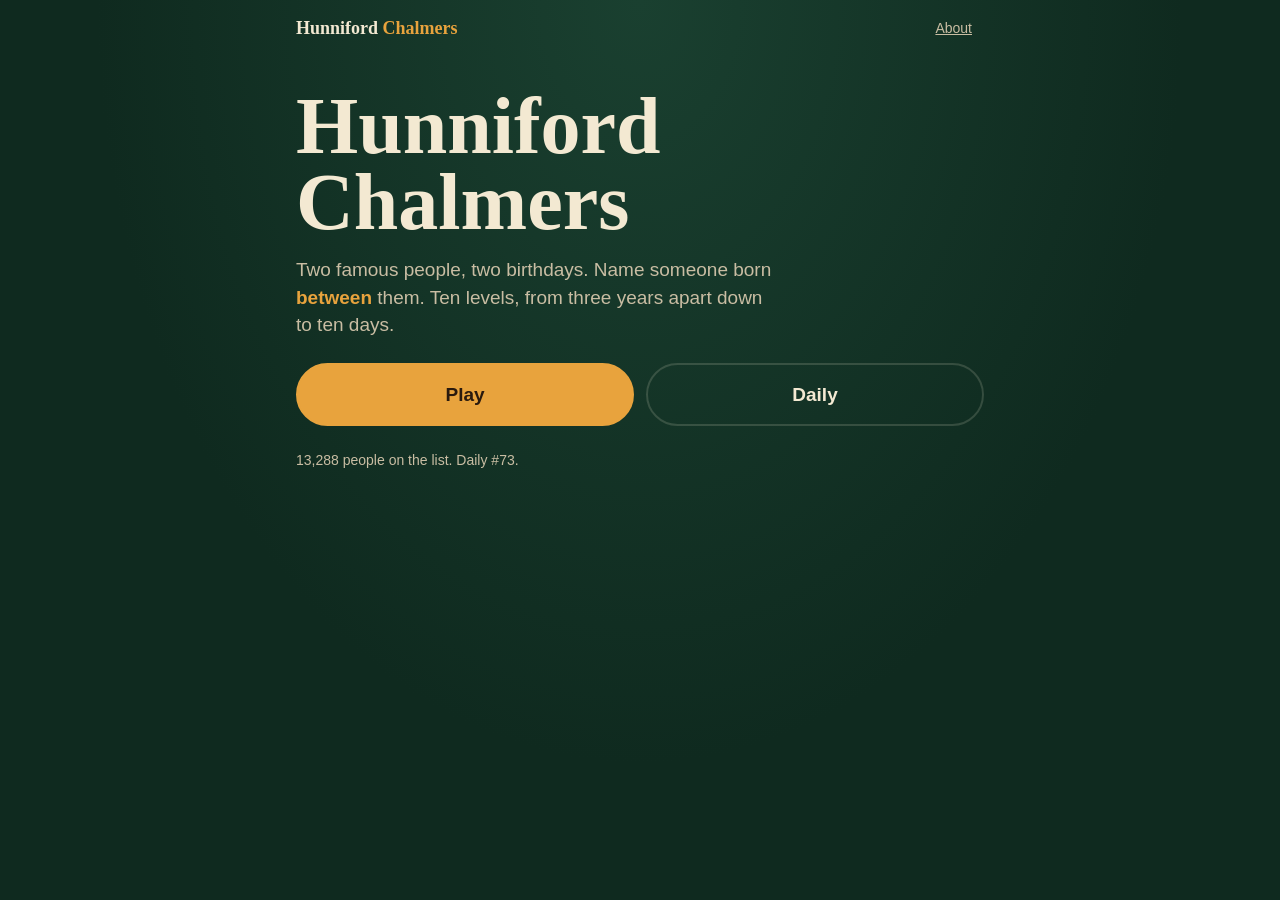
==== index.html @ 67a9b2bd "Add Hunniford Chalmers v0.2: ten-level birthday ladder with Wikidata lookup Co-Authored-By: Claude F" ====
<!doctype html>
<html lang="en-GB">
<head>
<meta charset="utf-8">
<meta name="viewport" content="width=device-width, initial-scale=1, viewport-fit=cover">
<title>Hunniford Chalmers</title>
<meta name="description" content="The pub birthday game. Two famous people, two birthdays. Name someone born between them. Ten levels, from three years apart down to ten days.">
<meta name="theme-color" content="#0f2a1f">
<link rel="icon" href="data:image/svg+xml,%3Csvg xmlns='http://www.w3.org/2000/svg' viewBox='0 0 64 64'%3E%3Crect width='64' height='64' rx='12' fill='%230f2a1f'/%3E%3Ctext x='32' y='44' font-size='34' text-anchor='middle' fill='%23e8a33d' font-family='Georgia,serif' font-weight='bold'%3EHC%3C/text%3E%3C/svg%3E">
<link rel="stylesheet" href="styles.css">
</head>
<body>

<header class="top">
  <a href="#" class="brand" data-go="home">Hunniford <span>Chalmers</span></a>
  <button class="link small" data-go="about">About</button>
</header>

<main id="app">

  <!-- HOME -->
  <section id="screen-home" class="screen">
    <h1 class="title">Hunniford<br>Chalmers</h1>
    <p class="lede">Two famous people, two birthdays. Name someone born <em>between</em> them. Ten levels, from three years apart down to ten days.</p>

    <div class="home-actions">
      <button class="btn primary big" data-action="play">Play</button>
      <button class="btn big" data-action="daily" id="btn-daily">Daily</button>
    </div>

    <p class="fine" id="data-count"></p>
  </section>

  <!-- LEVEL -->
  <section id="screen-level" class="screen" hidden>
    <div class="level-layout">
      <ol class="ladder" id="ladder" aria-label="Level">
        <li data-rung="10">10</li><li data-rung="9">9</li><li data-rung="8">8</li><li data-rung="7">7</li><li data-rung="6">6</li>
        <li data-rung="5">5</li><li data-rung="4">4</li><li data-rung="3">3</li><li data-rung="2">2</li><li data-rung="1">1</li>
      </ol>

      <div class="level-main">
        <div class="status">
          <div class="level-name" id="level-name">Level 1</div>
          <div class="lives" id="lives" aria-label="Lives"><span>🍺</span><span>🍺</span><span>🍺</span></div>
        </div>

        <div class="anchors">
          <article class="card" id="card-a"></article>
          <div class="between" aria-hidden="true">→</div>
          <article class="card" id="card-b"></article>
        </div>

        <p class="prompt" id="prompt"></p>

        <div class="search">
          <input id="guess" type="text" autocomplete="off" autocapitalize="words" spellcheck="false" placeholder="Type a name…" aria-label="Your guess" aria-autocomplete="list" aria-controls="suggest">
          <ul id="suggest" class="suggest" role="listbox" hidden></ul>
        </div>
        <p class="note" id="note" aria-live="polite"></p>

        <button class="link small" data-action="giveup">Give up</button>
      </div>
    </div>
  </section>

  <!-- RESULT FLASH -->
  <div id="flash" class="flash" hidden>
    <div class="flash-inner" id="flash-inner"></div>
  </div>

  <!-- RUN OVER -->
  <section id="screen-over" class="screen" hidden>
    <h2 class="title small-title" id="over-title"></h2>
    <p class="lede" id="over-sub"></p>
    <div class="anchors compact" id="over-anchors"></div>
    <h3 class="h3">You could have said</h3>
    <ul class="answers" id="over-answers"></ul>
    <div class="home-actions">
      <button class="btn primary big" data-action="again">Play again</button>
      <button class="btn big" data-action="share" id="btn-share">Share</button>
    </div>
    <pre class="share-preview" id="share-preview" hidden></pre>
  </section>

  <!-- ABOUT -->
  <section id="screen-about" class="screen" hidden>
    <h2 class="title small-title">About</h2>
    <p>It started in a pub. Someone noticed that Gloria Hunniford and Judith Chalmers were born impossibly close together. They weren't — 10 April 1940 and 10 October 1935 — but they were both born on the 10th, and after four pints that was enough. The game that followed: name someone born between two birthdays, and keep making the gap smaller.</p>
    <h3 class="h3">How it works</h3>
    <ul class="rules">
      <li>Ten levels. The gap between the two birthdays starts at three years and closes to ten days: three years, a year, six months, three months, two months, six weeks, a month, three weeks, a fortnight, ten days.</li>
      <li>The <strong>year counts</strong>. Born on the same day as either anchor doesn't count. Strictly between.</li>
      <li>Three lives. A wrong birthday costs one. A name we don't have costs nothing.</li>
      <li>The list is the referee. It's a few thousand well-known people from Wikidata. If someone's missing, they're missing — argue in the pub, not with the website.</li>
    </ul>
    <h3 class="h3">Credits</h3>
    <p class="fine">Names, birthdays and descriptions from <a href="https://www.wikidata.org" rel="noopener">Wikidata</a> (CC0). Photos from <a href="https://commons.wikimedia.org" rel="noopener">Wikimedia Commons</a>; each photo links to its source page and licence. Not affiliated with, endorsed by or connected to either presenter.</p>
    <button class="btn" data-go="home">Back</button>
  </section>

</main>

<script src="data/people.js"></script>
<script src="app.js"></script>
</body>
</html>
---- styles.css ----
:root {
  color-scheme: dark;
  --bg: #0f2a1f;
  --bg-2: #143627;
  --wood: #2a1a0e;
  --cream: #f3e9d2;
  --cream-dim: #c9bda3;
  --amber: #e8a33d;
  --amber-dark: #b67a1f;
  --green: #3fae5a;
  --red: #d64545;
  --line: rgba(243, 233, 210, 0.16);
  --radius: 14px;
  --serif: Georgia, "Times New Roman", serif;
  --sans: -apple-system, BlinkMacSystemFont, "Segoe UI", Roboto, Helvetica, Arial, sans-serif;
}

* { box-sizing: border-box; }
html { -webkit-text-size-adjust: 100%; }
body {
  margin: 0;
  background: var(--bg);
  background-image: radial-gradient(ellipse at top, #1a4030 0%, var(--bg) 60%);
  color: var(--cream);
  font-family: var(--sans);
  font-size: 17px;
  line-height: 1.45;
  min-height: 100dvh;
}
a { color: var(--amber); }
button { font: inherit; }
[hidden] { display: none !important; }

.top {
  display: flex; justify-content: space-between; align-items: center;
  padding: 12px 16px; max-width: 720px; margin: 0 auto;
}
.brand { font-family: var(--serif); font-weight: 700; color: var(--cream); text-decoration: none; font-size: 18px; }
.brand span { color: var(--amber); }

#app { max-width: 720px; margin: 0 auto; padding: 8px 16px 48px; }
.screen { animation: fade .25s ease-out; }
@keyframes fade { from { opacity: 0; transform: translateY(4px); } to { opacity: 1; transform: none; } }

.title {
  font-family: var(--serif); font-weight: 700; line-height: 0.95;
  font-size: clamp(44px, 12vw, 80px); margin: 24px 0 16px; color: var(--cream);
}
.title.small-title { font-size: clamp(30px, 8vw, 44px); margin-top: 8px; }
.lede { font-size: 19px; color: var(--cream-dim); max-width: 46ch; margin: 0 0 24px; }
.lede em { color: var(--amber); font-style: normal; font-weight: 600; }
.h3 { font-family: var(--serif); font-size: 20px; margin: 20px 0 8px; color: var(--amber); }
.fine { font-size: 14px; color: var(--cream-dim); }

.btn {
  background: transparent; color: var(--cream); border: 2px solid var(--line);
  border-radius: 999px; padding: 12px 22px; cursor: pointer; font-weight: 600;
  transition: transform .08s, background .15s, border-color .15s;
}
.btn:hover { border-color: var(--cream-dim); }
.btn:active { transform: scale(.97); }
.btn.primary { background: var(--amber); color: var(--wood); border-color: var(--amber); }
.btn.primary:hover { background: #f0b352; }
.btn.big { padding: 16px 32px; font-size: 19px; }
.btn.small, .link.small { padding: 6px 12px; font-size: 14px; }
.link { background: none; border: none; color: var(--cream-dim); text-decoration: underline; cursor: pointer; }
.home-actions { display: flex; gap: 12px; flex-wrap: wrap; margin-bottom: 24px; }
.home-actions .btn { flex: 1 1 140px; }


/* Level */
.level-layout { display: grid; grid-template-columns: 30px 1fr; gap: 14px; }
.ladder {
  list-style: none; margin: 0; padding: 0; display: flex; flex-direction: column; gap: 5px;
  align-self: start; position: sticky; top: calc(env(safe-area-inset-top, 0px) + 12px);
}
.ladder li {
  height: 30px; display: grid; place-items: center; font-size: 12px; font-weight: 700;
  border-radius: 6px; color: var(--cream-dim); background: rgba(0,0,0,.25); border: 1px solid var(--line);
}
.ladder li.done { background: var(--green); color: #082; color: #04240f; border-color: var(--green); }
.ladder li.now { background: var(--amber); color: var(--wood); border-color: var(--amber); box-shadow: 0 0 0 3px rgba(232,163,61,.3); }

.status { display: flex; justify-content: space-between; align-items: baseline; margin-bottom: 12px; }
.level-name { font-family: var(--serif); font-size: 24px; font-weight: 700; }
.lives span { font-size: 22px; transition: opacity .2s, filter .2s; }
.lives span.lost { opacity: .25; filter: grayscale(1); }

.anchors { display: grid; grid-template-columns: 1fr auto 1fr; gap: 8px; align-items: stretch; }
.anchors.compact { margin: 12px 0; }
.between { display: grid; place-items: center; color: var(--amber); font-size: 22px; }
.card {
  background: var(--bg-2); border: 1px solid var(--line); border-radius: var(--radius);
  padding: 10px; text-align: center; min-width: 0;
}
.card .photo { text-decoration: none;
  width: 100%; aspect-ratio: 1; max-width: 180px; margin: 0 auto 8px; border-radius: 10px;
  overflow: hidden; background: var(--wood); display: block; position: relative;
}
.card .photo img { width: 100%; height: 100%; object-fit: cover; object-position: center 20%; display: block; }
.card .photo .initials {
  width: 100%; height: 100%; display: grid; place-items: center;
  font-family: var(--serif); font-size: 44px; font-weight: 700; color: var(--amber);
  background: linear-gradient(135deg, #2a1a0e, #3d2816);
}
.card .name { font-weight: 700; font-size: 16px; line-height: 1.2; }
.card .dob { color: var(--amber); font-size: 15px; margin-top: 3px; font-weight: 600; }
.card .desc { color: var(--cream-dim); font-size: 12.5px; margin-top: 3px; line-height: 1.25; }
.card.good { border-color: var(--green); box-shadow: 0 0 0 3px rgba(63,174,90,.25); }
.card.bad { border-color: var(--red); box-shadow: 0 0 0 3px rgba(214,69,69,.25); }
.card.boundary { border-color: var(--amber); }

.prompt { font-size: 17px; margin: 16px 0 10px; }
.prompt strong { color: var(--amber); }

.search { position: relative; }
#guess {
  width: 100%; font: inherit; font-size: 18px; padding: 14px 16px; border-radius: 12px;
  border: 2px solid var(--line); background: rgba(0,0,0,.3); color: var(--cream); outline: none;
}
#guess:focus { border-color: var(--amber); }
#guess::placeholder { color: var(--cream-dim); opacity: .7; }
.suggest {
  position: absolute; left: 0; right: 0; top: calc(100% + 4px); z-index: 5; margin: 0; padding: 4px; list-style: none;
  background: #1b2f25; border: 1px solid var(--line); border-radius: 12px; box-shadow: 0 10px 30px rgba(0,0,0,.4);
  max-height: 320px; overflow-y: auto;
}
.suggest li { padding: 10px 12px; border-radius: 8px; cursor: pointer; display: flex; justify-content: space-between; gap: 8px; }
.suggest li .d { color: var(--cream-dim); font-size: 13px; white-space: nowrap; overflow: hidden; text-overflow: ellipsis; }
.suggest li.active, .suggest li:hover { background: rgba(232,163,61,.18); }
.suggest li.wd { border-left: 3px solid var(--amber); }
.suggest .tag { color: var(--amber); font-size: 12px; margin-left: 4px; }
.note .link { color: var(--amber); padding: 0; font-size: inherit; }
.note { min-height: 1.4em; color: var(--cream-dim); font-size: 15px; margin: 8px 0 14px; }
.note.warn { color: var(--amber); }

/* Flash */
.flash {
  position: fixed; inset: 0; z-index: 20; display: grid; place-items: center; padding: 16px;
  background: rgba(5, 18, 12, .82); backdrop-filter: blur(3px); cursor: pointer;
  animation: fade .15s ease-out;
}
.flash-inner { width: min(360px, 100%); }
.flash .card { padding: 16px; background: #16311f; box-shadow: 0 20px 60px rgba(0,0,0,.6); }
.flash .card .photo { text-decoration: none; max-width: 200px; }
.flash .verdict { font-family: var(--serif); font-size: 26px; font-weight: 700; margin-top: 10px; }
.flash .card.good .verdict { color: var(--green); }
.flash .card.bad .verdict { color: var(--red); }
.flash .card.boundary .verdict { color: var(--amber); }
.flash .why { color: var(--cream-dim); font-size: 15px; margin-top: 4px; }
.flash .tap { color: var(--cream-dim); font-size: 13px; text-align: center; margin-top: 10px; }

/* Over */
.answers { list-style: none; padding: 0; margin: 0 0 20px; display: grid; gap: 8px; }
.answers li { display: flex; align-items: center; gap: 12px; background: var(--bg-2); border: 1px solid var(--line); border-radius: 12px; padding: 8px 12px; }
.answers .thumb { text-decoration: none; width: 44px; height: 44px; border-radius: 8px; overflow: hidden; flex: none; background: var(--wood); }
.answers .thumb img { width: 100%; height: 100%; object-fit: cover; object-position: center 20%; }
.answers .thumb .initials { width: 100%; height: 100%; display: grid; place-items: center; color: var(--amber); font-family: var(--serif); font-weight: 700; }
.answers .who { line-height: 1.2; }
.answers .who small { color: var(--amber); display: block; }
.share-preview { background: rgba(0,0,0,.3); border-radius: 12px; padding: 12px; white-space: pre-wrap; font-size: 14px; }

.rules { padding-left: 20px; }
.rules li { margin-bottom: 8px; }

@media (max-width: 400px) {
  .card .name { font-size: 15px; }
  .card .desc { display: none; }
  .btn.big { padding: 14px 20px; font-size: 17px; }
}

@media (prefers-reduced-motion: reduce) {
  * { animation: none !important; transition: none !important; }
}
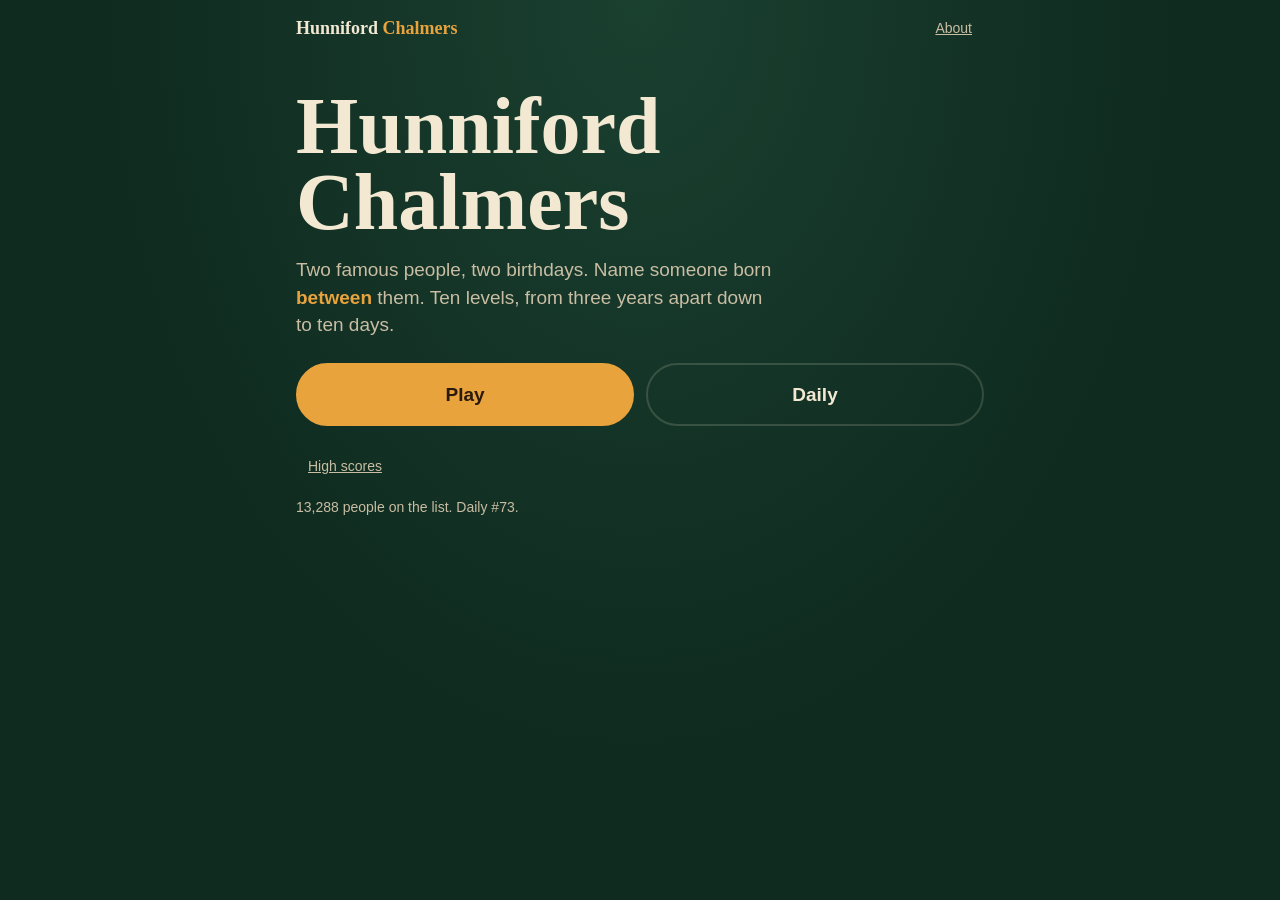
==== commit 590de599: "Add link-preview tags with og.png and an arcade-style high-score table Open Graph and Twitter card t" ====
--- a/index.html
+++ b/index.html
@@ -6,6 +6,21 @@
 <title>Hunniford Chalmers</title>
 <meta name="description" content="The pub birthday game. Two famous people, two birthdays. Name someone born between them. Ten levels, from three years apart down to ten days.">
 <meta name="theme-color" content="#0f2a1f">
+<link rel="canonical" href="https://hunnifordchalmers.com/">
+<!-- Link previews (WhatsApp, iMessage, LinkedIn, Slack, X) -->
+<meta property="og:type" content="website">
+<meta property="og:site_name" content="Hunniford Chalmers">
+<meta property="og:title" content="Hunniford Chalmers">
+<meta property="og:description" content="The pub birthday game. Two famous people, two birthdays. Name someone born between them. Ten levels, from three years apart down to ten days.">
+<meta property="og:url" content="https://hunnifordchalmers.com/">
+<meta property="og:image" content="https://hunnifordchalmers.com/og.png">
+<meta property="og:image:width" content="1200">
+<meta property="og:image:height" content="630">
+<meta property="og:image:alt" content="Hunniford Chalmers — name someone born between two famous people's birthdays">
+<meta name="twitter:card" content="summary_large_image">
+<meta name="twitter:title" content="Hunniford Chalmers">
+<meta name="twitter:description" content="The pub birthday game. Name someone born between two famous people's birthdays. Ten levels, three years down to ten days.">
+<meta name="twitter:image" content="https://hunnifordchalmers.com/og.png">
 <link rel="icon" href="data:image/svg+xml,%3Csvg xmlns='http://www.w3.org/2000/svg' viewBox='0 0 64 64'%3E%3Crect width='64' height='64' rx='12' fill='%230f2a1f'/%3E%3Ctext x='32' y='44' font-size='34' text-anchor='middle' fill='%23e8a33d' font-family='Georgia,serif' font-weight='bold'%3EHC%3C/text%3E%3C/svg%3E">
 <link rel="stylesheet" href="styles.css">
 </head>
@@ -27,6 +42,7 @@
       <button class="btn primary big" data-action="play">Play</button>
       <button class="btn big" data-action="daily" id="btn-daily">Daily</button>
     </div>
+    <button class="link small" data-go="scores">High scores</button>
 
     <p class="fine" id="data-count"></p>
   </section>
@@ -73,6 +89,15 @@
   <section id="screen-over" class="screen" hidden>
     <h2 class="title small-title" id="over-title"></h2>
     <p class="lede" id="over-sub"></p>
+    <div class="arcade" id="hs-entry" hidden>
+      <div class="arcade-head">High score</div>
+      <div class="arcade-blink">Enter your initials</div>
+      <form class="initials" id="hs-form" autocomplete="off">
+        <input id="hs-initials" type="text" maxlength="3" inputmode="latin" autocapitalize="characters" spellcheck="false" placeholder="AAA" aria-label="Your initials, three letters">
+        <button class="btn primary" type="submit">Enter</button>
+      </form>
+    </div>
+    <div class="arcade" id="hs-placed" hidden></div>
     <div class="anchors compact" id="over-anchors"></div>
     <h3 class="h3">You could have said</h3>
     <ul class="answers" id="over-answers"></ul>
@@ -81,6 +106,23 @@
       <button class="btn big" data-action="share" id="btn-share">Share</button>
     </div>
     <pre class="share-preview" id="share-preview" hidden></pre>
+  </section>
+
+  <!-- HIGH SCORES -->
+  <section id="screen-scores" class="screen" hidden>
+    <h2 class="title small-title">High scores</h2>
+    <p class="lede">Top ten runs on this device. Arcade rules: reach the table, enter three letters.</p>
+    <div class="arcade">
+      <table class="scores" id="scores-table">
+        <thead><tr><th>#</th><th>Name</th><th>Level</th><th>Lives</th><th>When</th></tr></thead>
+        <tbody></tbody>
+      </table>
+      <p class="fine" id="scores-empty" hidden>No scores yet. Go on, then.</p>
+    </div>
+    <div class="home-actions">
+      <button class="btn primary big" data-action="play">Play</button>
+      <button class="btn" data-go="home">Back</button>
+    </div>
   </section>
 
   <!-- ABOUT -->
--- a/styles.css
+++ b/styles.css
@@ -160,6 +160,25 @@
 .answers .who small { color: var(--amber); display: block; }
 .share-preview { background: rgba(0,0,0,.3); border-radius: 12px; padding: 12px; white-space: pre-wrap; font-size: 14px; }
 
+/* Arcade high-score table */
+.arcade { background: #071a10; border: 2px solid var(--amber-dark); border-radius: 10px; padding: 16px; margin: 0 0 20px; font-family: "Courier New", Courier, monospace; box-shadow: inset 0 0 40px rgba(0,0,0,.5); }
+.arcade-head { color: var(--amber); font-weight: 700; font-size: 22px; letter-spacing: 4px; text-transform: uppercase; text-align: center; }
+.arcade-blink { color: var(--cream); text-align: center; letter-spacing: 2px; text-transform: uppercase; font-size: 15px; margin: 8px 0 14px; animation: blink 1s steps(1) infinite; }
+@keyframes blink { 50% { opacity: 0; } }
+.initials { display: flex; gap: 10px; justify-content: center; align-items: center; }
+#hs-initials { width: 5.2ch; font: inherit; font-size: 40px; font-weight: 700; letter-spacing: .3ch; text-align: center; text-transform: uppercase; padding: 6px 0 6px .3ch; background: rgba(0,0,0,.4); border: 2px solid var(--amber); border-radius: 8px; color: var(--amber); outline: none; caret-color: var(--amber); }
+#hs-initials::placeholder { color: rgba(232,163,61,.3); }
+.scores { width: 100%; border-collapse: collapse; color: var(--cream); font-size: 16px; font-variant-numeric: tabular-nums; }
+.scores th { color: var(--amber); text-transform: uppercase; letter-spacing: 2px; font-size: 12px; text-align: left; padding: 4px 6px; border-bottom: 1px solid var(--amber-dark); }
+.scores td { padding: 7px 6px; border-bottom: 1px dashed rgba(232,163,61,.2); white-space: nowrap; }
+.scores td:first-child, .scores th:first-child { color: var(--cream-dim); width: 2ch; }
+.scores td.name { font-weight: 700; letter-spacing: 2px; color: var(--amber); }
+.scores td.when { color: var(--cream-dim); font-size: 13px; }
+.scores tr.you td { background: rgba(232,163,61,.14); animation: pulse 1.2s ease-in-out 3; }
+@keyframes pulse { 50% { background: rgba(232,163,61,.4); } }
+.scores tr.first td.name { color: #ffd27a; text-shadow: 0 0 10px rgba(232,163,61,.6); }
+@media (max-width: 400px) { .scores th:last-child, .scores td:last-child { display: none; } }
+
 .rules { padding-left: 20px; }
 .rules li { margin-bottom: 8px; }
 
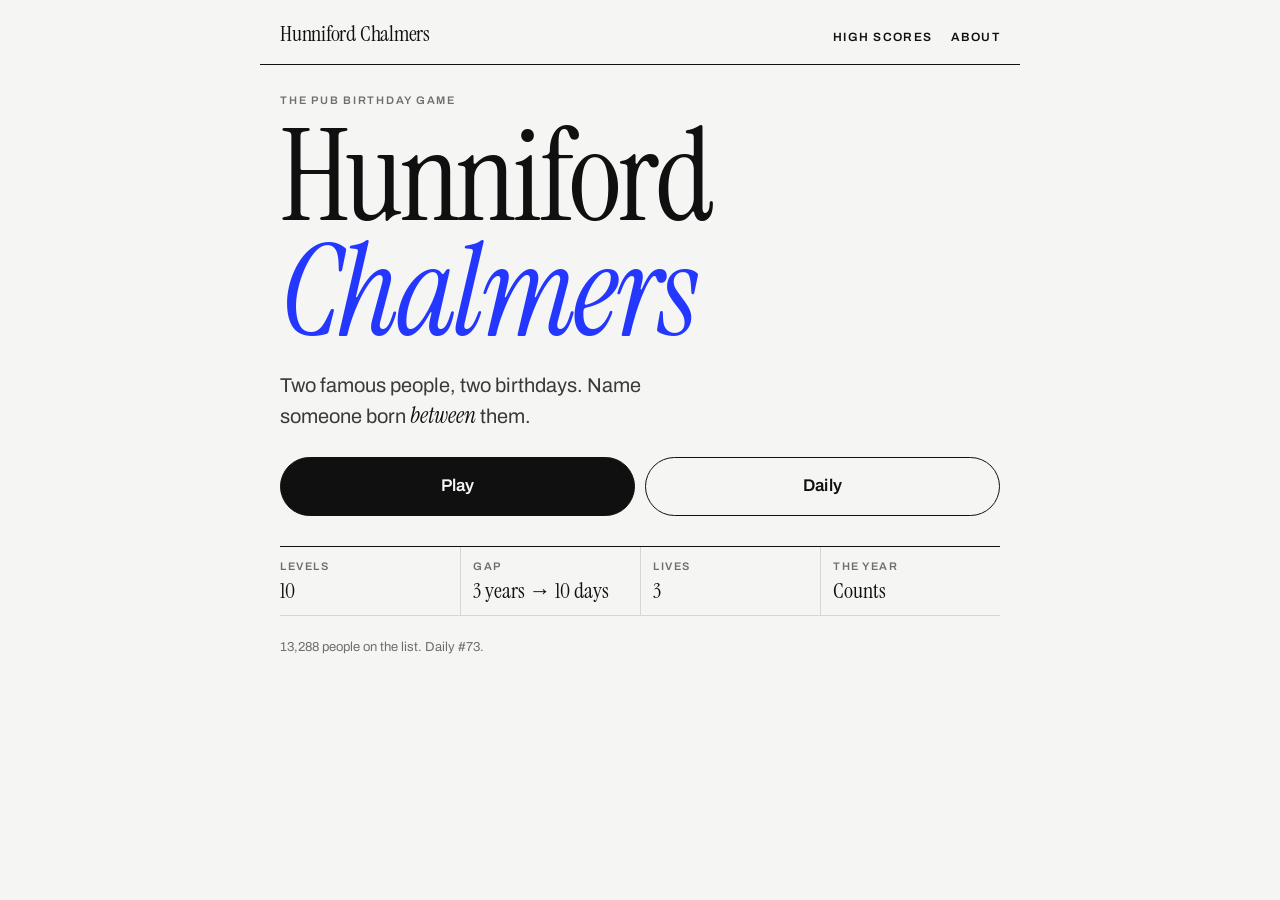
==== commit 2fd13745: "Re-skin as an editorial page: serif display, grotesk UI, hairlines, cobalt accent, dark mode Off-whi" ====
--- a/index.html
+++ b/index.html
@@ -5,7 +5,8 @@
 <meta name="viewport" content="width=device-width, initial-scale=1, viewport-fit=cover">
 <title>Hunniford Chalmers</title>
 <meta name="description" content="The pub birthday game. Two famous people, two birthdays. Name someone born between them. Ten levels, from three years apart down to ten days.">
-<meta name="theme-color" content="#0f2a1f">
+<meta name="theme-color" content="#f5f5f3" media="(prefers-color-scheme: light)">
+<meta name="theme-color" content="#0f0f0f" media="(prefers-color-scheme: dark)">
 <link rel="canonical" href="https://hunnifordchalmers.com/">
 <!-- Link previews (WhatsApp, iMessage, LinkedIn, Slack, X) -->
 <meta property="og:type" content="website">
@@ -21,28 +22,38 @@
 <meta name="twitter:title" content="Hunniford Chalmers">
 <meta name="twitter:description" content="The pub birthday game. Name someone born between two famous people's birthdays. Ten levels, three years down to ten days.">
 <meta name="twitter:image" content="https://hunnifordchalmers.com/og.png">
-<link rel="icon" href="data:image/svg+xml,%3Csvg xmlns='http://www.w3.org/2000/svg' viewBox='0 0 64 64'%3E%3Crect width='64' height='64' rx='12' fill='%230f2a1f'/%3E%3Ctext x='32' y='44' font-size='34' text-anchor='middle' fill='%23e8a33d' font-family='Georgia,serif' font-weight='bold'%3EHC%3C/text%3E%3C/svg%3E">
+<link rel="icon" href="data:image/svg+xml,%3Csvg xmlns='http://www.w3.org/2000/svg' viewBox='0 0 64 64'%3E%3Crect width='64' height='64' fill='%23101010'/%3E%3Ctext x='32' y='46' font-size='38' text-anchor='middle' fill='%23f5f5f3' font-family='Georgia,serif' font-style='italic'%3EHC%3C/text%3E%3C/svg%3E">
 <link rel="stylesheet" href="styles.css">
 </head>
 <body>
 
-<header class="top">
-  <a href="#" class="brand" data-go="home">Hunniford <span>Chalmers</span></a>
-  <button class="link small" data-go="about">About</button>
+<header class="masthead">
+  <a href="#" class="brand" data-go="home">Hunniford Chalmers</a>
+  <nav class="nav">
+    <button class="navlink" data-go="scores">High scores</button>
+    <button class="navlink" data-go="about">About</button>
+  </nav>
 </header>
 
 <main id="app">
 
   <!-- HOME -->
   <section id="screen-home" class="screen">
-    <h1 class="title">Hunniford<br>Chalmers</h1>
-    <p class="lede">Two famous people, two birthdays. Name someone born <em>between</em> them. Ten levels, from three years apart down to ten days.</p>
+    <p class="eyebrow">The pub birthday game</p>
+    <h1 class="title">Hunniford<br><em>Chalmers</em></h1>
+    <p class="lede">Two famous people, two birthdays. Name someone born <em>between</em> them.</p>
 
     <div class="home-actions">
       <button class="btn primary big" data-action="play">Play</button>
       <button class="btn big" data-action="daily" id="btn-daily">Daily</button>
     </div>
-    <button class="link small" data-go="scores">High scores</button>
+
+    <dl class="facts">
+      <div><dt>Levels</dt><dd>10</dd></div>
+      <div><dt>Gap</dt><dd>3 years → 10 days</dd></div>
+      <div><dt>Lives</dt><dd>3</dd></div>
+      <div><dt>The year</dt><dd>Counts</dd></div>
+    </dl>
 
     <p class="fine" id="data-count"></p>
   </section>
@@ -50,20 +61,20 @@
   <!-- LEVEL -->
   <section id="screen-level" class="screen" hidden>
     <div class="level-layout">
-      <ol class="ladder" id="ladder" aria-label="Level">
-        <li data-rung="10">10</li><li data-rung="9">9</li><li data-rung="8">8</li><li data-rung="7">7</li><li data-rung="6">6</li>
-        <li data-rung="5">5</li><li data-rung="4">4</li><li data-rung="3">3</li><li data-rung="2">2</li><li data-rung="1">1</li>
-      </ol>
+      <div class="status">
+        <ol class="ladder" id="ladder" aria-label="Level">
+          <li data-rung="1">1</li><li data-rung="2">2</li><li data-rung="3">3</li><li data-rung="4">4</li><li data-rung="5">5</li>
+          <li data-rung="6">6</li><li data-rung="7">7</li><li data-rung="8">8</li><li data-rung="9">9</li><li data-rung="10">10</li>
+        </ol>
+        <div class="lives" id="lives" aria-label="Lives"><span></span><span></span><span></span></div>
+      </div>
 
       <div class="level-main">
-        <div class="status">
-          <div class="level-name" id="level-name">Level 1</div>
-          <div class="lives" id="lives" aria-label="Lives"><span>🍺</span><span>🍺</span><span>🍺</span></div>
-        </div>
+        <div class="level-name" id="level-name">Level 1</div>
 
         <div class="anchors">
           <article class="card" id="card-a"></article>
-          <div class="between" aria-hidden="true">→</div>
+          <div class="between" aria-hidden="true"><span>between</span></div>
           <article class="card" id="card-b"></article>
         </div>
 
@@ -87,6 +98,7 @@
 
   <!-- RUN OVER -->
   <section id="screen-over" class="screen" hidden>
+    <p class="eyebrow">Run over</p>
     <h2 class="title small-title" id="over-title"></h2>
     <p class="lede" id="over-sub"></p>
     <div class="arcade" id="hs-entry" hidden>
@@ -110,6 +122,7 @@
 
   <!-- HIGH SCORES -->
   <section id="screen-scores" class="screen" hidden>
+    <p class="eyebrow">This machine</p>
     <h2 class="title small-title">High scores</h2>
     <p class="lede">Top ten runs on this device. Arcade rules: reach the table, enter three letters.</p>
     <div class="arcade">
@@ -127,8 +140,9 @@
 
   <!-- ABOUT -->
   <section id="screen-about" class="screen" hidden>
+    <p class="eyebrow">Origin</p>
     <h2 class="title small-title">About</h2>
-    <p>It started in a pub. Someone noticed that Gloria Hunniford and Judith Chalmers were born impossibly close together. They weren't — 10 April 1940 and 10 October 1935 — but they were both born on the 10th, and after four pints that was enough. The game that followed: name someone born between two birthdays, and keep making the gap smaller.</p>
+    <p class="prose">It started in a pub. Someone noticed that Gloria Hunniford and Judith Chalmers were born impossibly close together. They weren't — 10 April 1940 and 10 October 1935 — but they were both born on the 10th, and after four pints that was enough. The game that followed: name someone born between two birthdays, and keep making the gap smaller.</p>
     <h3 class="h3">How it works</h3>
     <ul class="rules">
       <li>Ten levels. The gap between the two birthdays starts at three years and closes to ten days: three years, a year, six months, three months, two months, six weeks, a month, three weeks, a fortnight, ten days.</li>
--- a/styles.css
+++ b/styles.css
@@ -1,191 +1,229 @@
+/* Hunniford Chalmers — editorial skin.
+   Off-white page, ink type, hairline rules, one cobalt accent. Serif for display, grotesk for UI. */
+
+@font-face { font-family: "Instrument Serif"; src: url("fonts/InstrumentSerif-Regular.woff2") format("woff2"); font-weight: 400; font-style: normal; font-display: swap; }
+@font-face { font-family: "Instrument Serif"; src: url("fonts/InstrumentSerif-Italic.woff2") format("woff2"); font-weight: 400; font-style: italic; font-display: swap; }
+@font-face { font-family: "Archivo"; src: url("fonts/Archivo-Variable.woff2") format("woff2"); font-weight: 100 900; font-style: normal; font-display: swap; }
+
 :root {
+  color-scheme: light;
+  --bg: #f5f5f3;
+  --bg-2: #ffffff;
+  --ink: #101010;
+  --ink-2: #3a3a38;
+  --muted: #6f6f6a;
+  --rule: #d6d6d1;
+  --rule-strong: #101010;
+  --accent: #2337ff;
+  --accent-ink: #ffffff;
+  --good: #1b8f4e;
+  --bad: #d7263d;
+  --tile: #e9e9e5;
+  --serif: "Instrument Serif", "Iowan Old Style", "Palatino Linotype", Georgia, serif;
+  --sans: "Archivo", -apple-system, BlinkMacSystemFont, "Helvetica Neue", Helvetica, Arial, sans-serif;
+  --mono: ui-monospace, "SF Mono", Menlo, Consolas, monospace;
+  --gutter: 20px;
+}
+@media (prefers-color-scheme: dark) {
+  :root:not([data-theme="light"]) {
+    color-scheme: dark;
+    --bg: #0f0f0f; --bg-2: #171716; --ink: #f2f2ee; --ink-2: #c9c9c3; --muted: #8f8f89;
+    --rule: #2b2b29; --rule-strong: #f2f2ee; --accent: #7c8aff; --accent-ink: #0f0f0f;
+    --good: #4fc37f; --bad: #ff5c6c; --tile: #222220;
+  }
+}
+:root[data-theme="dark"] {
   color-scheme: dark;
-  --bg: #0f2a1f;
-  --bg-2: #143627;
-  --wood: #2a1a0e;
-  --cream: #f3e9d2;
-  --cream-dim: #c9bda3;
-  --amber: #e8a33d;
-  --amber-dark: #b67a1f;
-  --green: #3fae5a;
-  --red: #d64545;
-  --line: rgba(243, 233, 210, 0.16);
-  --radius: 14px;
-  --serif: Georgia, "Times New Roman", serif;
-  --sans: -apple-system, BlinkMacSystemFont, "Segoe UI", Roboto, Helvetica, Arial, sans-serif;
+  --bg: #0f0f0f; --bg-2: #171716; --ink: #f2f2ee; --ink-2: #c9c9c3; --muted: #8f8f89;
+  --rule: #2b2b29; --rule-strong: #f2f2ee; --accent: #7c8aff; --accent-ink: #0f0f0f;
+  --good: #4fc37f; --bad: #ff5c6c; --tile: #222220;
 }
 
 * { box-sizing: border-box; }
 html { -webkit-text-size-adjust: 100%; }
 body {
-  margin: 0;
-  background: var(--bg);
-  background-image: radial-gradient(ellipse at top, #1a4030 0%, var(--bg) 60%);
-  color: var(--cream);
-  font-family: var(--sans);
-  font-size: 17px;
-  line-height: 1.45;
-  min-height: 100dvh;
-}
-a { color: var(--amber); }
-button { font: inherit; }
+  margin: 0; background: var(--bg); color: var(--ink);
+  font-family: var(--sans); font-size: 17px; line-height: 1.45; min-height: 100dvh;
+}
+a { color: inherit; }
+button { font: inherit; color: inherit; }
 [hidden] { display: none !important; }
-
-.top {
-  display: flex; justify-content: space-between; align-items: center;
-  padding: 12px 16px; max-width: 720px; margin: 0 auto;
-}
-.brand { font-family: var(--serif); font-weight: 700; color: var(--cream); text-decoration: none; font-size: 18px; }
-.brand span { color: var(--amber); }
-
-#app { max-width: 720px; margin: 0 auto; padding: 8px 16px 48px; }
-.screen { animation: fade .25s ease-out; }
-@keyframes fade { from { opacity: 0; transform: translateY(4px); } to { opacity: 1; transform: none; } }
-
+::selection { background: var(--accent); color: var(--accent-ink); }
+
+/* Masthead */
+.masthead {
+  max-width: 760px; margin: 0 auto; padding: 18px var(--gutter) 14px;
+  display: flex; justify-content: space-between; align-items: baseline;
+  border-bottom: 1px solid var(--rule-strong);
+}
+.brand { font-family: var(--serif); font-size: 22px; letter-spacing: -0.01em; text-decoration: none; }
+.nav { display: flex; gap: 18px; }
+.navlink { background: none; border: 0; padding: 0; font-size: 12px; font-weight: 600; letter-spacing: .12em; text-transform: uppercase; color: var(--ink); cursor: pointer; }
+.navlink:hover { color: var(--accent); }
+
+#app { max-width: 760px; margin: 0 auto; padding-block: 28px 64px; padding-inline: var(--gutter); }
+.screen { animation: rise .28s cubic-bezier(.2,.7,.2,1); }
+@keyframes rise { from { opacity: 0; transform: translateY(6px); } to { opacity: 1; transform: none; } }
+
+/* Type */
+.eyebrow { font-size: 11px; font-weight: 600; letter-spacing: .16em; text-transform: uppercase; color: var(--muted); margin: 0 0 10px; }
 .title {
-  font-family: var(--serif); font-weight: 700; line-height: 0.95;
-  font-size: clamp(44px, 12vw, 80px); margin: 24px 0 16px; color: var(--cream);
-}
-.title.small-title { font-size: clamp(30px, 8vw, 44px); margin-top: 8px; }
-.lede { font-size: 19px; color: var(--cream-dim); max-width: 46ch; margin: 0 0 24px; }
-.lede em { color: var(--amber); font-style: normal; font-weight: 600; }
-.h3 { font-family: var(--serif); font-size: 20px; margin: 20px 0 8px; color: var(--amber); }
-.fine { font-size: 14px; color: var(--cream-dim); }
-
+  font-family: var(--serif); font-weight: 400; letter-spacing: -0.025em; line-height: 0.9;
+  font-size: clamp(60px, 15vw, 128px); margin: 0 0 22px; text-wrap: balance;
+}
+.title em { font-style: italic; color: var(--accent); }
+.title.small-title { font-size: clamp(40px, 9vw, 64px); line-height: .95; margin-bottom: 14px; }
+.lede { font-size: 20px; line-height: 1.4; color: var(--ink-2); max-width: 34ch; margin: 0 0 26px; text-wrap: pretty; }
+.lede em { font-family: var(--serif); font-style: italic; font-size: 1.15em; color: var(--ink); }
+.h3 { font-size: 11px; font-weight: 600; letter-spacing: .16em; text-transform: uppercase; color: var(--muted); margin: 26px 0 10px; padding-top: 12px; border-top: 1px solid var(--rule-strong); }
+.fine { font-size: 13px; color: var(--muted); }
+.prose { font-size: 18px; line-height: 1.5; max-width: 60ch; }
+
+/* Buttons */
 .btn {
-  background: transparent; color: var(--cream); border: 2px solid var(--line);
-  border-radius: 999px; padding: 12px 22px; cursor: pointer; font-weight: 600;
-  transition: transform .08s, background .15s, border-color .15s;
-}
-.btn:hover { border-color: var(--cream-dim); }
-.btn:active { transform: scale(.97); }
-.btn.primary { background: var(--amber); color: var(--wood); border-color: var(--amber); }
-.btn.primary:hover { background: #f0b352; }
-.btn.big { padding: 16px 32px; font-size: 19px; }
-.btn.small, .link.small { padding: 6px 12px; font-size: 14px; }
-.link { background: none; border: none; color: var(--cream-dim); text-decoration: underline; cursor: pointer; }
-.home-actions { display: flex; gap: 12px; flex-wrap: wrap; margin-bottom: 24px; }
-.home-actions .btn { flex: 1 1 140px; }
-
+  background: transparent; color: var(--ink); border: 1px solid var(--rule-strong);
+  border-radius: 999px; padding: 12px 22px; cursor: pointer; font-weight: 600; font-size: 15px; letter-spacing: .01em;
+  transition: background .15s, color .15s, transform .08s;
+}
+.btn:hover { background: var(--ink); color: var(--bg); }
+.btn:active { transform: scale(.98); }
+.btn.primary { background: var(--ink); color: var(--bg); }
+.btn.primary:hover { background: var(--accent); color: var(--accent-ink); border-color: var(--accent); }
+.btn.big { padding: 16px 30px; font-size: 17px; }
+.link { background: none; border: none; color: var(--muted); text-decoration: underline; text-underline-offset: 3px; cursor: pointer; padding: 0; }
+.link.small { font-size: 13px; }
+.home-actions { display: flex; gap: 10px; flex-wrap: wrap; margin-bottom: 30px; }
+.home-actions .btn { flex: 1 1 150px; }
+
+/* Facts strip (home) */
+.facts { display: grid; grid-template-columns: repeat(4, 1fr); margin: 0 0 22px; padding: 0; border-top: 1px solid var(--rule-strong); }
+.facts div { padding: 12px 10px 12px 0; border-bottom: 1px solid var(--rule); }
+.facts div + div { padding-left: 12px; border-left: 1px solid var(--rule); }
+.facts dt { font-size: 11px; font-weight: 600; letter-spacing: .14em; text-transform: uppercase; color: var(--muted); }
+.facts dd { margin: 4px 0 0; font-family: var(--serif); font-size: 22px; line-height: 1.1; }
+@media (max-width: 460px) { .facts { grid-template-columns: 1fr 1fr; } .facts div:nth-child(3) { padding-left: 0; border-left: 0; } }
 
 /* Level */
-.level-layout { display: grid; grid-template-columns: 30px 1fr; gap: 14px; }
-.ladder {
-  list-style: none; margin: 0; padding: 0; display: flex; flex-direction: column; gap: 5px;
-  align-self: start; position: sticky; top: calc(env(safe-area-inset-top, 0px) + 12px);
-}
+.level-layout { display: grid; gap: 18px; }
+.status { display: flex; justify-content: space-between; align-items: center; gap: 16px; }
+.ladder { list-style: none; margin: 0; padding: 0; display: flex; gap: 4px; flex: 1; }
 .ladder li {
-  height: 30px; display: grid; place-items: center; font-size: 12px; font-weight: 700;
-  border-radius: 6px; color: var(--cream-dim); background: rgba(0,0,0,.25); border: 1px solid var(--line);
-}
-.ladder li.done { background: var(--green); color: #082; color: #04240f; border-color: var(--green); }
-.ladder li.now { background: var(--amber); color: var(--wood); border-color: var(--amber); box-shadow: 0 0 0 3px rgba(232,163,61,.3); }
-
-.status { display: flex; justify-content: space-between; align-items: baseline; margin-bottom: 12px; }
-.level-name { font-family: var(--serif); font-size: 24px; font-weight: 700; }
-.lives span { font-size: 22px; transition: opacity .2s, filter .2s; }
-.lives span.lost { opacity: .25; filter: grayscale(1); }
-
-.anchors { display: grid; grid-template-columns: 1fr auto 1fr; gap: 8px; align-items: stretch; }
-.anchors.compact { margin: 12px 0; }
-.between { display: grid; place-items: center; color: var(--amber); font-size: 22px; }
-.card {
-  background: var(--bg-2); border: 1px solid var(--line); border-radius: var(--radius);
-  padding: 10px; text-align: center; min-width: 0;
-}
-.card .photo { text-decoration: none;
-  width: 100%; aspect-ratio: 1; max-width: 180px; margin: 0 auto 8px; border-radius: 10px;
-  overflow: hidden; background: var(--wood); display: block; position: relative;
-}
-.card .photo img { width: 100%; height: 100%; object-fit: cover; object-position: center 20%; display: block; }
-.card .photo .initials {
-  width: 100%; height: 100%; display: grid; place-items: center;
-  font-family: var(--serif); font-size: 44px; font-weight: 700; color: var(--amber);
-  background: linear-gradient(135deg, #2a1a0e, #3d2816);
-}
-.card .name { font-weight: 700; font-size: 16px; line-height: 1.2; }
-.card .dob { color: var(--amber); font-size: 15px; margin-top: 3px; font-weight: 600; }
-.card .desc { color: var(--cream-dim); font-size: 12.5px; margin-top: 3px; line-height: 1.25; }
-.card.good { border-color: var(--green); box-shadow: 0 0 0 3px rgba(63,174,90,.25); }
-.card.bad { border-color: var(--red); box-shadow: 0 0 0 3px rgba(214,69,69,.25); }
-.card.boundary { border-color: var(--amber); }
-
-.prompt { font-size: 17px; margin: 16px 0 10px; }
-.prompt strong { color: var(--amber); }
+  flex: 1; height: 26px; display: grid; place-items: center; font-size: 11px; font-weight: 600;
+  color: var(--muted); border: 1px solid var(--rule); background: var(--bg-2); font-variant-numeric: tabular-nums;
+}
+.ladder li.done { background: var(--ink); color: var(--bg); border-color: var(--ink); }
+.ladder li.now { background: var(--accent); color: var(--accent-ink); border-color: var(--accent); }
+.lives { display: flex; gap: 6px; flex: none; }
+.lives span { width: 12px; height: 12px; border-radius: 50%; background: var(--ink); border: 1px solid var(--ink); transition: background .2s; }
+.lives span.lost { background: transparent; }
+
+.level-name { display: flex; align-items: baseline; gap: 14px; padding-bottom: 12px; border-bottom: 1px solid var(--rule-strong); }
+.lv-num { font-family: var(--serif); font-size: 64px; line-height: .8; letter-spacing: -0.03em; }
+.lv-label { font-size: 12px; font-weight: 600; letter-spacing: .14em; text-transform: uppercase; color: var(--muted); }
+
+.anchors { display: grid; grid-template-columns: 1fr auto 1fr; gap: 12px; align-items: start; }
+.anchors.compact { margin: 6px 0 4px; }
+.between { align-self: center; display: grid; place-items: center; }
+.between span { font-family: var(--serif); font-style: italic; font-size: 18px; color: var(--muted); writing-mode: vertical-rl; transform: rotate(180deg); }
+.card { min-width: 0; }
+.card .photo {
+  display: block; width: 100%; aspect-ratio: 1; background: var(--tile); overflow: hidden; text-decoration: none;
+  position: relative; border: 1px solid var(--rule);
+}
+.card .photo img { width: 100%; height: 100%; object-fit: cover; object-position: center 18%; display: block; filter: saturate(.9) contrast(1.05); }
+.card .photo .initials { width: 100%; height: 100%; display: grid; place-items: center; font-family: var(--serif); font-size: 52px; color: var(--ink); }
+.card .name { font-weight: 600; font-size: 16px; line-height: 1.2; margin-top: 10px; letter-spacing: -0.005em; }
+.card .dob { font-family: var(--serif); font-size: 19px; margin-top: 2px; line-height: 1.1; }
+.card .desc { color: var(--muted); font-size: 12px; margin-top: 4px; line-height: 1.3; }
+.card.good .photo { border-color: var(--good); box-shadow: 0 0 0 3px var(--good); }
+.card.bad .photo { border-color: var(--bad); box-shadow: 0 0 0 3px var(--bad); }
+.card.boundary .photo { border-color: var(--accent); box-shadow: 0 0 0 3px var(--accent); }
+
+.prompt { font-family: var(--serif); font-size: 24px; line-height: 1.2; margin: 6px 0 12px; text-wrap: pretty; }
+.prompt strong { font-weight: 400; font-style: italic; color: var(--accent); }
+.prompt .fine { font-family: var(--sans); font-size: 12px; display: block; margin-top: 6px; letter-spacing: .04em; text-transform: uppercase; }
 
 .search { position: relative; }
 #guess {
-  width: 100%; font: inherit; font-size: 18px; padding: 14px 16px; border-radius: 12px;
-  border: 2px solid var(--line); background: rgba(0,0,0,.3); color: var(--cream); outline: none;
-}
-#guess:focus { border-color: var(--amber); }
-#guess::placeholder { color: var(--cream-dim); opacity: .7; }
+  width: 100%; font: inherit; font-size: 18px; padding: 14px 0; background: transparent; color: var(--ink);
+  border: 0; border-bottom: 2px solid var(--rule-strong); outline: none; border-radius: 0;
+}
+#guess:focus { border-bottom-color: var(--accent); }
+#guess::placeholder { color: var(--muted); }
 .suggest {
-  position: absolute; left: 0; right: 0; top: calc(100% + 4px); z-index: 5; margin: 0; padding: 4px; list-style: none;
-  background: #1b2f25; border: 1px solid var(--line); border-radius: 12px; box-shadow: 0 10px 30px rgba(0,0,0,.4);
-  max-height: 320px; overflow-y: auto;
-}
-.suggest li { padding: 10px 12px; border-radius: 8px; cursor: pointer; display: flex; justify-content: space-between; gap: 8px; }
-.suggest li .d { color: var(--cream-dim); font-size: 13px; white-space: nowrap; overflow: hidden; text-overflow: ellipsis; }
-.suggest li.active, .suggest li:hover { background: rgba(232,163,61,.18); }
-.suggest li.wd { border-left: 3px solid var(--amber); }
-.suggest .tag { color: var(--amber); font-size: 12px; margin-left: 4px; }
-.note .link { color: var(--amber); padding: 0; font-size: inherit; }
-.note { min-height: 1.4em; color: var(--cream-dim); font-size: 15px; margin: 8px 0 14px; }
-.note.warn { color: var(--amber); }
+  position: absolute; left: 0; right: 0; top: 100%; z-index: 5; margin: 0; padding: 0; list-style: none;
+  background: var(--bg-2); border: 1px solid var(--rule-strong); box-shadow: 0 16px 40px rgba(0,0,0,.14); max-height: 320px; overflow-y: auto;
+}
+.suggest li { padding: 11px 14px; cursor: pointer; display: flex; justify-content: space-between; gap: 10px; border-bottom: 1px solid var(--rule); }
+.suggest li:last-child { border-bottom: 0; }
+.suggest li .d { color: var(--muted); font-size: 13px; white-space: nowrap; overflow: hidden; text-overflow: ellipsis; }
+.suggest li.active, .suggest li:hover { background: var(--ink); color: var(--bg); }
+.suggest li.active .d, .suggest li:hover .d { color: var(--bg); opacity: .7; }
+.suggest li.wd { border-left: 3px solid var(--accent); }
+.suggest .tag { color: var(--accent); font-size: 12px; margin-left: 6px; font-weight: 600; }
+.suggest li.active .tag, .suggest li:hover .tag { color: var(--bg); }
+.note { min-height: 1.4em; color: var(--muted); font-size: 14px; margin: 10px 0 18px; }
+.note.warn { color: var(--ink); }
+.note .link { color: var(--accent); font-size: inherit; }
 
 /* Flash */
 .flash {
-  position: fixed; inset: 0; z-index: 20; display: grid; place-items: center; padding: 16px;
-  background: rgba(5, 18, 12, .82); backdrop-filter: blur(3px); cursor: pointer;
-  animation: fade .15s ease-out;
-}
-.flash-inner { width: min(360px, 100%); }
-.flash .card { padding: 16px; background: #16311f; box-shadow: 0 20px 60px rgba(0,0,0,.6); }
-.flash .card .photo { text-decoration: none; max-width: 200px; }
-.flash .verdict { font-family: var(--serif); font-size: 26px; font-weight: 700; margin-top: 10px; }
-.flash .card.good .verdict { color: var(--green); }
-.flash .card.bad .verdict { color: var(--red); }
-.flash .card.boundary .verdict { color: var(--amber); }
-.flash .why { color: var(--cream-dim); font-size: 15px; margin-top: 4px; }
-.flash .tap { color: var(--cream-dim); font-size: 13px; text-align: center; margin-top: 10px; }
+  position: fixed; inset: 0; z-index: 20; display: grid; place-items: end center; padding: 16px;
+  background: rgba(16,16,16,.55); cursor: pointer; animation: rise .18s ease-out;
+}
+@media (min-width: 640px) { .flash { place-items: center; } }
+.flash-inner { width: min(380px, 100%); }
+.flash .card { background: var(--bg); padding: 16px; border: 1px solid var(--rule-strong); box-shadow: 0 30px 80px rgba(0,0,0,.35); }
+.flash .card .photo { max-width: 200px; margin: 0 auto; }
+.flash .card .name, .flash .card .dob, .flash .card .desc { text-align: center; }
+.flash .verdict { font-family: var(--serif); font-size: 34px; line-height: 1; margin-top: 14px; text-align: center; letter-spacing: -0.02em; }
+.flash .card.good .verdict { color: var(--good); }
+.flash .card.bad .verdict { color: var(--bad); }
+.flash .card.boundary .verdict { color: var(--accent); }
+.flash .why { color: var(--muted); font-size: 14px; margin-top: 6px; text-align: center; }
+.flash .tap { color: rgba(255,255,255,.75); font-size: 11px; letter-spacing: .14em; text-transform: uppercase; text-align: center; margin-top: 12px; }
 
 /* Over */
-.answers { list-style: none; padding: 0; margin: 0 0 20px; display: grid; gap: 8px; }
-.answers li { display: flex; align-items: center; gap: 12px; background: var(--bg-2); border: 1px solid var(--line); border-radius: 12px; padding: 8px 12px; }
-.answers .thumb { text-decoration: none; width: 44px; height: 44px; border-radius: 8px; overflow: hidden; flex: none; background: var(--wood); }
-.answers .thumb img { width: 100%; height: 100%; object-fit: cover; object-position: center 20%; }
-.answers .thumb .initials { width: 100%; height: 100%; display: grid; place-items: center; color: var(--amber); font-family: var(--serif); font-weight: 700; }
-.answers .who { line-height: 1.2; }
-.answers .who small { color: var(--amber); display: block; }
-.share-preview { background: rgba(0,0,0,.3); border-radius: 12px; padding: 12px; white-space: pre-wrap; font-size: 14px; }
-
-/* Arcade high-score table */
-.arcade { background: #071a10; border: 2px solid var(--amber-dark); border-radius: 10px; padding: 16px; margin: 0 0 20px; font-family: "Courier New", Courier, monospace; box-shadow: inset 0 0 40px rgba(0,0,0,.5); }
-.arcade-head { color: var(--amber); font-weight: 700; font-size: 22px; letter-spacing: 4px; text-transform: uppercase; text-align: center; }
-.arcade-blink { color: var(--cream); text-align: center; letter-spacing: 2px; text-transform: uppercase; font-size: 15px; margin: 8px 0 14px; animation: blink 1s steps(1) infinite; }
-@keyframes blink { 50% { opacity: 0; } }
-.initials { display: flex; gap: 10px; justify-content: center; align-items: center; }
-#hs-initials { width: 5.2ch; font: inherit; font-size: 40px; font-weight: 700; letter-spacing: .3ch; text-align: center; text-transform: uppercase; padding: 6px 0 6px .3ch; background: rgba(0,0,0,.4); border: 2px solid var(--amber); border-radius: 8px; color: var(--amber); outline: none; caret-color: var(--amber); }
-#hs-initials::placeholder { color: rgba(232,163,61,.3); }
-.scores { width: 100%; border-collapse: collapse; color: var(--cream); font-size: 16px; font-variant-numeric: tabular-nums; }
-.scores th { color: var(--amber); text-transform: uppercase; letter-spacing: 2px; font-size: 12px; text-align: left; padding: 4px 6px; border-bottom: 1px solid var(--amber-dark); }
-.scores td { padding: 7px 6px; border-bottom: 1px dashed rgba(232,163,61,.2); white-space: nowrap; }
-.scores td:first-child, .scores th:first-child { color: var(--cream-dim); width: 2ch; }
-.scores td.name { font-weight: 700; letter-spacing: 2px; color: var(--amber); }
-.scores td.when { color: var(--cream-dim); font-size: 13px; }
-.scores tr.you td { background: rgba(232,163,61,.14); animation: pulse 1.2s ease-in-out 3; }
-@keyframes pulse { 50% { background: rgba(232,163,61,.4); } }
-.scores tr.first td.name { color: #ffd27a; text-shadow: 0 0 10px rgba(232,163,61,.6); }
+.answers { list-style: none; padding: 0; margin: 0 0 22px; border-top: 1px solid var(--rule); }
+.answers li { display: flex; align-items: center; gap: 14px; padding: 10px 0; border-bottom: 1px solid var(--rule); }
+.answers .thumb { width: 52px; height: 52px; overflow: hidden; flex: none; background: var(--tile); border: 1px solid var(--rule); text-decoration: none; display: block; }
+.answers .thumb img { width: 100%; height: 100%; object-fit: cover; object-position: center 18%; }
+.answers .thumb .initials { width: 100%; height: 100%; display: grid; place-items: center; font-family: var(--serif); font-size: 20px; }
+.answers .who { line-height: 1.25; font-weight: 600; }
+.answers .who small { display: block; font-weight: 400; color: var(--muted); font-size: 13px; }
+.share-preview { background: var(--bg-2); border: 1px solid var(--rule); padding: 12px 14px; white-space: pre-wrap; font-size: 14px; font-family: var(--mono); }
+
+/* High scores — the ledger */
+.arcade { border-top: 1px solid var(--rule-strong); padding: 16px 0 6px; margin: 0 0 22px; }
+.arcade-head { font-size: 11px; font-weight: 600; letter-spacing: .16em; text-transform: uppercase; color: var(--muted); }
+.arcade-blink { font-family: var(--serif); font-size: 28px; letter-spacing: -0.01em; margin: 6px 0 14px; animation: blink 1.1s steps(1) infinite; }
+@keyframes blink { 50% { opacity: .25; } }
+.initials { display: flex; gap: 12px; align-items: center; }
+#hs-initials {
+  width: 4.6ch; font-family: var(--mono); font-size: 40px; font-weight: 700; letter-spacing: .25ch; text-align: center; text-transform: uppercase;
+  padding: 4px 0 4px .25ch; background: transparent; border: 0; border-bottom: 3px solid var(--rule-strong); border-radius: 0; color: var(--ink); outline: none; caret-color: var(--accent);
+}
+#hs-initials:focus { border-bottom-color: var(--accent); }
+#hs-initials::placeholder { color: var(--rule); }
+.scores { width: 100%; border-collapse: collapse; font-size: 16px; font-variant-numeric: tabular-nums; }
+.scores th { font-size: 11px; font-weight: 600; letter-spacing: .14em; text-transform: uppercase; color: var(--muted); text-align: left; padding: 6px 8px 8px 0; border-bottom: 1px solid var(--rule-strong); }
+.scores td { padding: 10px 8px 10px 0; border-bottom: 1px solid var(--rule); white-space: nowrap; }
+.scores td:first-child, .scores th:first-child { color: var(--muted); width: 3ch; }
+.scores td.name { font-family: var(--mono); font-weight: 700; letter-spacing: .12em; }
+.scores td.when { color: var(--muted); font-size: 13px; }
+.scores tr.you td { background: color-mix(in srgb, var(--accent) 14%, transparent); animation: pulse 1.2s ease-in-out 3; }
+@keyframes pulse { 50% { background: color-mix(in srgb, var(--accent) 40%, transparent); } }
+.scores tr.first td.name { color: var(--accent); }
 @media (max-width: 400px) { .scores th:last-child, .scores td:last-child { display: none; } }
 
-.rules { padding-left: 20px; }
-.rules li { margin-bottom: 8px; }
-
-@media (max-width: 400px) {
-  .card .name { font-size: 15px; }
+.rules { padding-left: 18px; font-size: 17px; }
+.rules li { margin-bottom: 10px; }
+
+@media (max-width: 420px) {
   .card .desc { display: none; }
-  .btn.big { padding: 14px 20px; font-size: 17px; }
+  .lv-num { font-size: 52px; }
+  .btn.big { padding: 14px 20px; font-size: 16px; }
+  .between span { font-size: 15px; }
 }
 
 @media (prefers-reduced-motion: reduce) {
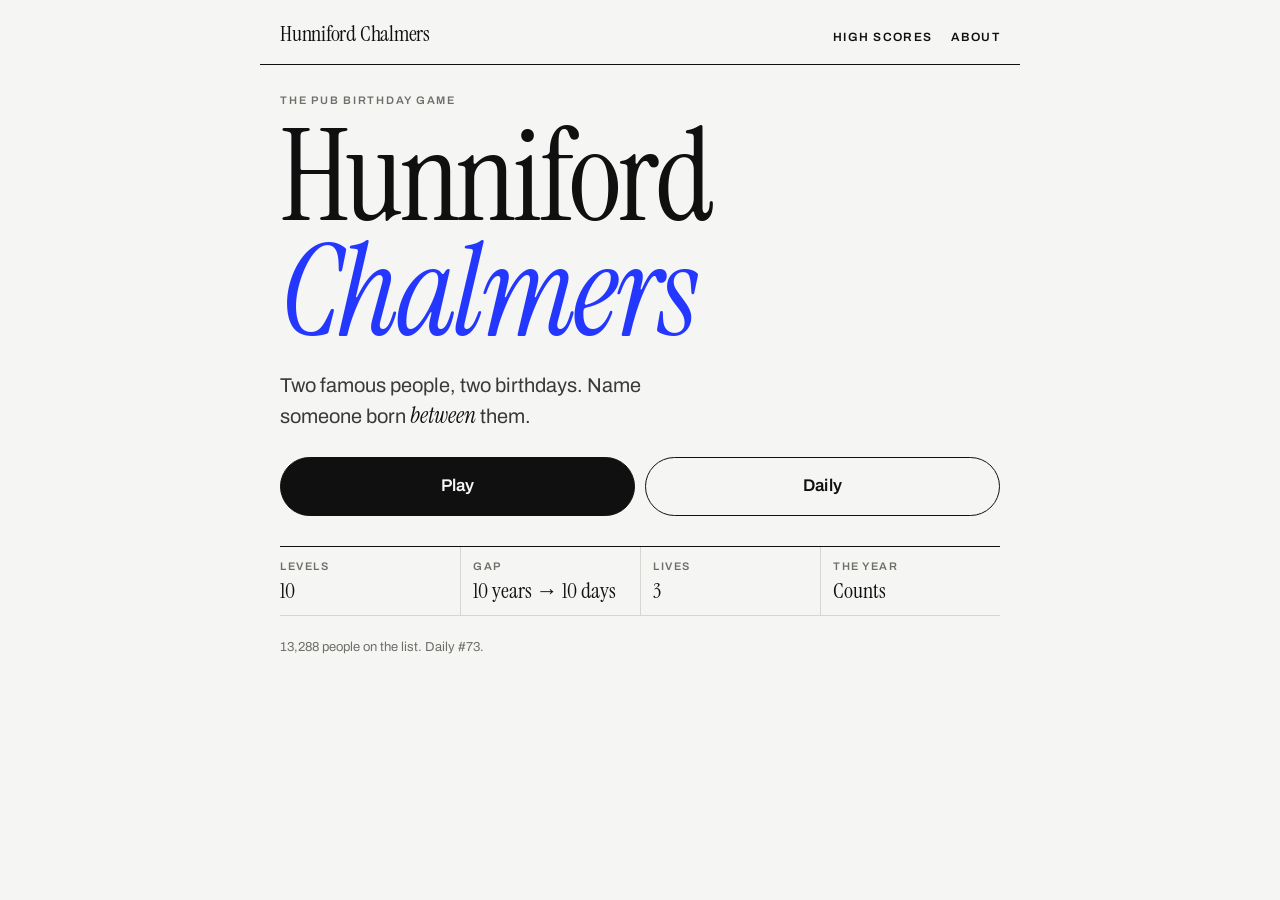
==== commit 268ee6e5: "Gentler ladder: ten years down to ten days, and no repeat anchors within a run Levels 1-3 are now wa" ====
--- a/index.html
+++ b/index.html
@@ -4,7 +4,7 @@
 <meta charset="utf-8">
 <meta name="viewport" content="width=device-width, initial-scale=1, viewport-fit=cover">
 <title>Hunniford Chalmers</title>
-<meta name="description" content="The pub birthday game. Two famous people, two birthdays. Name someone born between them. Ten levels, from three years apart down to ten days.">
+<meta name="description" content="The pub birthday game. Two famous people, two birthdays. Name someone born between them. Ten levels, from ten years apart down to ten days.">
 <meta name="theme-color" content="#f5f5f3" media="(prefers-color-scheme: light)">
 <meta name="theme-color" content="#0f0f0f" media="(prefers-color-scheme: dark)">
 <link rel="canonical" href="https://hunnifordchalmers.com/">
@@ -12,7 +12,7 @@
 <meta property="og:type" content="website">
 <meta property="og:site_name" content="Hunniford Chalmers">
 <meta property="og:title" content="Hunniford Chalmers">
-<meta property="og:description" content="The pub birthday game. Two famous people, two birthdays. Name someone born between them. Ten levels, from three years apart down to ten days.">
+<meta property="og:description" content="The pub birthday game. Two famous people, two birthdays. Name someone born between them. Ten levels, from ten years apart down to ten days.">
 <meta property="og:url" content="https://hunnifordchalmers.com/">
 <meta property="og:image" content="https://hunnifordchalmers.com/og.png">
 <meta property="og:image:width" content="1200">
@@ -20,7 +20,7 @@
 <meta property="og:image:alt" content="Hunniford Chalmers — name someone born between two famous people's birthdays">
 <meta name="twitter:card" content="summary_large_image">
 <meta name="twitter:title" content="Hunniford Chalmers">
-<meta name="twitter:description" content="The pub birthday game. Name someone born between two famous people's birthdays. Ten levels, three years down to ten days.">
+<meta name="twitter:description" content="The pub birthday game. Name someone born between two famous people's birthdays. Ten levels, ten years down to ten days.">
 <meta name="twitter:image" content="https://hunnifordchalmers.com/og.png">
 <link rel="icon" href="data:image/svg+xml,%3Csvg xmlns='http://www.w3.org/2000/svg' viewBox='0 0 64 64'%3E%3Crect width='64' height='64' fill='%23101010'/%3E%3Ctext x='32' y='46' font-size='38' text-anchor='middle' fill='%23f5f5f3' font-family='Georgia,serif' font-style='italic'%3EHC%3C/text%3E%3C/svg%3E">
 <link rel="stylesheet" href="styles.css">
@@ -50,7 +50,7 @@
 
     <dl class="facts">
       <div><dt>Levels</dt><dd>10</dd></div>
-      <div><dt>Gap</dt><dd>3 years → 10 days</dd></div>
+      <div><dt>Gap</dt><dd>10 years → 10 days</dd></div>
       <div><dt>Lives</dt><dd>3</dd></div>
       <div><dt>The year</dt><dd>Counts</dd></div>
     </dl>
@@ -145,10 +145,10 @@
     <p class="prose">It started in a pub. Someone noticed that Gloria Hunniford and Judith Chalmers were born impossibly close together. They weren't — 10 April 1940 and 10 October 1935 — but they were both born on the 10th, and after four pints that was enough. The game that followed: name someone born between two birthdays, and keep making the gap smaller.</p>
     <h3 class="h3">How it works</h3>
     <ul class="rules">
-      <li>Ten levels. The gap between the two birthdays starts at three years and closes to ten days: three years, a year, six months, three months, two months, six weeks, a month, three weeks, a fortnight, ten days.</li>
+      <li>Ten levels. The gap between the two birthdays starts at ten years and closes to ten days: ten years, five years, three years, eighteen months, a year, six months, three months, six weeks, three weeks, ten days.</li>
       <li>The <strong>year counts</strong>. Born on the same day as either anchor doesn't count. Strictly between.</li>
       <li>Three lives. A wrong birthday costs one. A name we don't have costs nothing.</li>
-      <li>The list is the referee. It's a few thousand well-known people from Wikidata. If someone's missing, they're missing — argue in the pub, not with the website.</li>
+      <li>The list is a few thousand well-known people from Wikidata. Type a name that isn't on it and the game asks Wikidata for that person's birthday on the spot, so almost anyone with a Wikipedia page is fair game.</li>
     </ul>
     <h3 class="h3">Credits</h3>
     <p class="fine">Names, birthdays and descriptions from <a href="https://www.wikidata.org" rel="noopener">Wikidata</a> (CC0). Photos from <a href="https://commons.wikimedia.org" rel="noopener">Wikimedia Commons</a>; each photo links to its source page and licence. Not affiliated with, endorsed by or connected to either presenter.</p>
